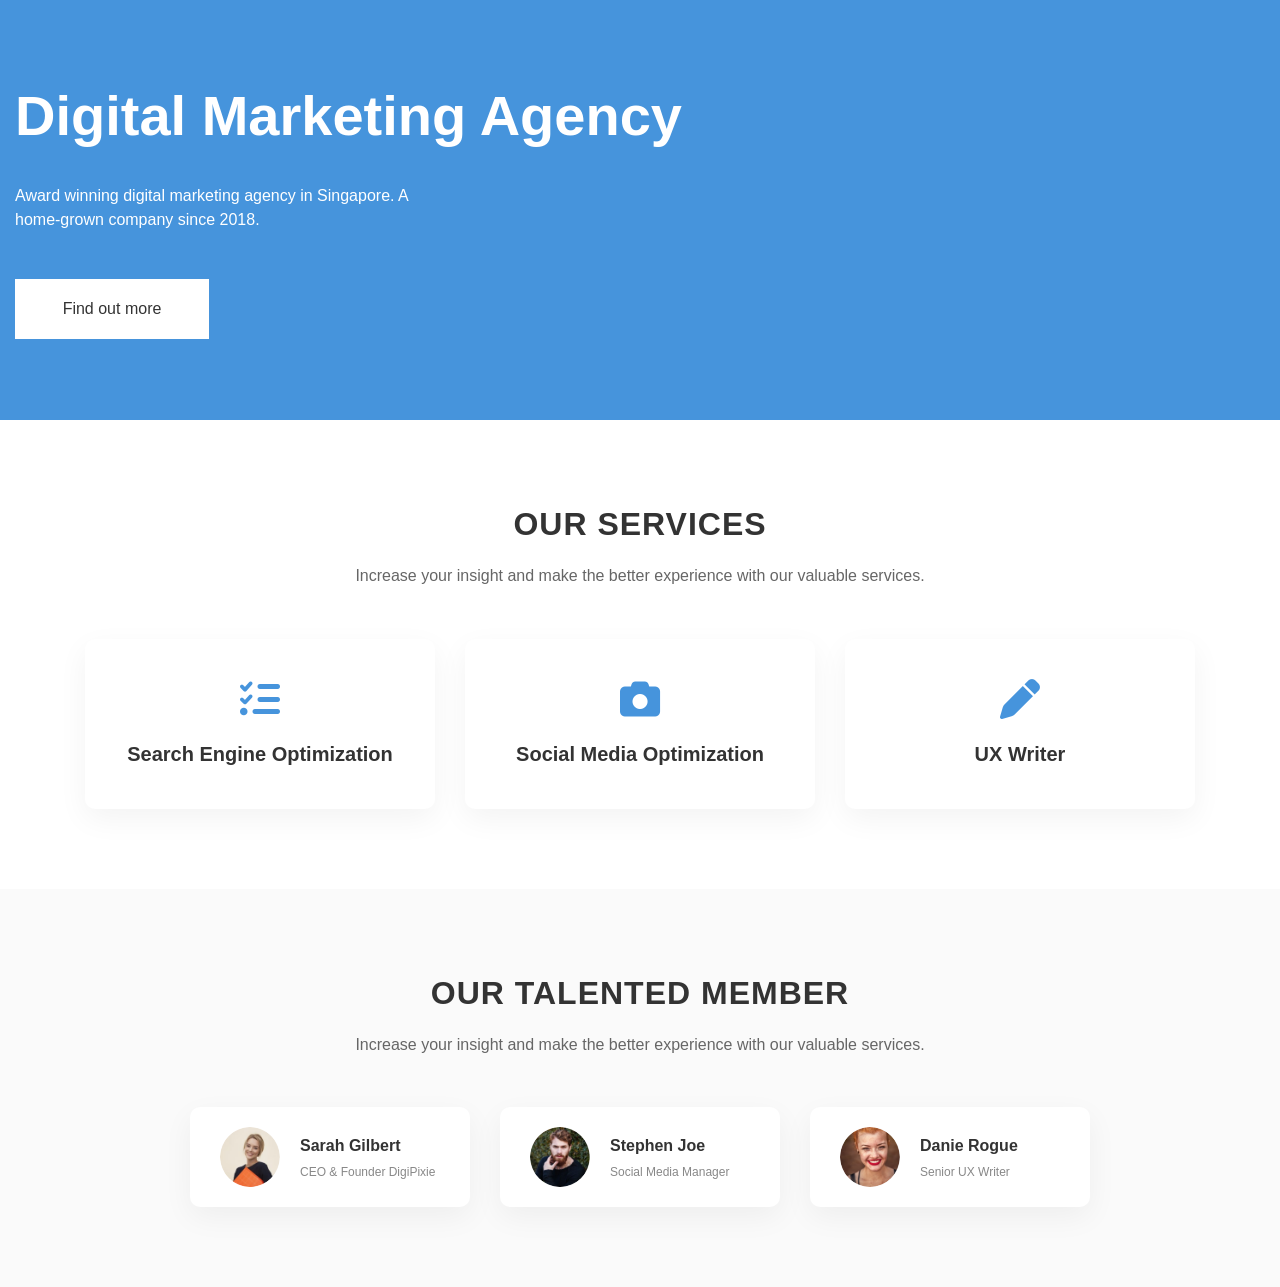
==== пр4/index.html @ ae5088a5 "Add files via upload" ====
<!DOCTYPE html>
<html lang="en">
<head>
    <meta charset="UTF-8">
    <meta name="viewport" content="width=device-width, initial-scale=1.0">
    <title>Digital</title>
    <link rel="stylesheet" href="css/style.css">
    <!-- Подключаем FontAwesome -->
    <link rel="stylesheet" href="https://cdnjs.cloudflare.com/ajax/libs/font-awesome/6.4.0/css/all.min.css">
</head>
<body>
    <header>
        <div class="container">
            <h1 class="header_title">Digital Marketing Agency</h1>
            <p class="header_text">Award winning digital marketing agency in Singapore. A home-grown company since 2018.</p>
            <button class="header_button">Find out more</button>
        </div>
    </header>

    <!-- Секция Услуг -->
    <section class="services">
        <div class="container">
            <div class="block">
                <h2 class="block_title">OUR SERVICES</h2>
                <p class="block_text">Increase your insight and make the better experience with our valuable services.</p>
            </div>
            <div class="services_items">
                <div class="services_item">
                    <i class="fa-solid fa-list-check services_icon"></i>
                    <h3 class="services_title">Search Engine Optimization</h3>
                </div>
                <div class="services_item">
                    <i class="fa-solid fa-camera services_icon"></i>
                    <h3 class="services_title">Social Media Optimization</h3>
                </div>
                <div class="services_item">
                    <i class="fa-solid fa-pen services_icon"></i>
                    <h3 class="services_title">UX Writer</h3>
                </div>
            </div>
        </div>
    </section>

    <!-- НОВАЯ Секция Команды -->
    <section class="team">
        <div class="container">
            <div class="block">
                <h2 class="block_title">OUR TALENTED MEMBER</h2>
                <p class="block_text">Increase your insight and make the better experience with our valuable services.</p>
            </div>
            <div class="team_items">
                <!-- Карточка 1 -->
                <div class="team_item">
                    <img src="img/avatar1.png" alt="Sarah Gilbert" class="team_avatar">
                    <div class="team_info">
                        <h3 class="team_name">Sarah Gilbert</h3>
                        <p class="team_role">CEO & Founder DigiPixie</p>
                    </div>
                </div>
                <!-- Карточка 2 -->
                <div class="team_item">
                    <img src="img/avatar2.png" alt="Stephen Joe" class="team_avatar">
                    <div class="team_info">
                        <h3 class="team_name">Stephen Joe</h3>
                        <p class="team_role">Social Media Manager</p>
                    </div>
                </div>
                <!-- Карточка 3 -->
                <div class="team_item">
                    <img src="img/avatar3.png" alt="Danie Rogue" class="team_avatar">
                    <div class="team_info">
                        <h3 class="team_name">Danie Rogue</h3>
                        <p class="team_role">Senior UX Writer</p>
                    </div>
                </div>
            </div>
        </div>
    </section>

</body>
</html>
---- пр4/css/style.css ----
html {
    box-sizing: border-box;
}

*, *::before, *::after {
    box-sizing: inherit;
}

body {
    margin: 0;
    font-family: 'Montserrat', sans-serif;
    color: #333;
    line-height: 1.5;
}

.container {
    max-width: 1440px; 
    margin: 0 auto;
    padding: 0 15px;
}

header {
    background-color: #4694DC;
    min-height: 420px;
    padding: 82px 0 0;
    color: #FFF;
}

.header_title {
    font-size: 56px;
    font-weight: 600;
    margin-top: 0;
    margin-bottom: 35px;
    line-height: 1.2;
}

.header_text {
    font-size: 16px;
    font-weight: 400;
    max-width: 437px;
    line-height: 24px;
    margin-bottom: 47px;
}

.header_button {
    border: none;
    width: 194px;
    height: 60px;
    font-size: 16px;
    font-weight: 400;
    font-family: 'Montserrat', sans-serif;
    background-color: #fff;
    color: #333;
    cursor: pointer;
    transition: background-color 0.3s ease, transform 0.2s ease;
}

.header_button:hover {
    background-color: #f0f0f0;
    transform: translateY(-2px);
}

/* =================SERVICES================= */
.services {
    padding: 80px 0;
    text-align: center;
}

.block_title {
    font-size: 32px;
    font-weight: 600;
    margin-top: 0;
    margin-bottom: 15px;
    color: #333;
    text-transform: uppercase;
    letter-spacing: 1px;
}

.block_text {
    font-size: 16px;
    color: #666;
    max-width: 600px;
    margin: 0 auto 50px;
    line-height: 1.6;
}

.services_items {
    display: flex;
    justify-content: center;
    gap: 30px;
    flex-wrap: wrap;
}

.services_item {
    background: #fff;
    padding: 40px 20px;
    border-radius: 10px;
    box-shadow: 0 10px 30px rgba(0, 0, 0, 0.05);
    flex: 1;
    min-width: 280px;
    max-width: 350px;
    transition: transform 0.3s ease, box-shadow 0.3s ease;
}

.services_item:hover {
    transform: translateY(-10px);
    box-shadow: 0 15px 40px rgba(0, 0, 0, 0.1);
}

.services_icon {
    font-size: 40px;
    color: #4694DC;
    margin-bottom: 20px;
    display: inline-block;
}

.services_title {
    font-size: 20px;
    font-weight: 600;
    color: #333;
    margin: 0;
}

/* =================TEAM================= */
.team {
    padding: 80px 0;
    text-align: center;
    background-color: #fafafa;
}

.team_items {
    display: flex;
    justify-content: center;
    gap: 30px;
    flex-wrap: wrap;
    margin-top: 50px;
}

.team_item {
    display: flex;
    align-items: center;
    background: #fff;
    padding: 20px 30px;
    border-radius: 10px;
    box-shadow: 0 10px 30px rgba(0, 0, 0, 0.05);
    min-width: 280px;
    transition: transform 0.3s ease, box-shadow 0.3s ease;
}

.team_item:hover {
    transform: translateY(-5px);
    box-shadow: 0 15px 40px rgba(0, 0, 0, 0.1);
}

.team_avatar {
    width: 60px;
    height: 60px;
    border-radius: 50%;
    object-fit: cover;
    margin-right: 20px;
}

.team_info {
    text-align: left;
}

.team_name {
    font-size: 16px;
    font-weight: 600;
    color: #333;
    margin: 0 0 5px 0;
}

.team_role {
    font-size: 12px;
    color: #888;
    margin: 0;
}


/* =================МОБИЛЬНАЯ ВЕРСИЯ================= */
@media screen and (max-width: 768px) {
    header {
        padding: 60px 20px 40px;
        text-align: center;
    }
    
    .header_text {
        margin: 0 auto 30px;
    }

    .services_items,
    .team_items {
        flex-direction: column;
        align-items: center;
    }

    .team_item {
        width: 100%;
        max-width: 350px;
    }
}
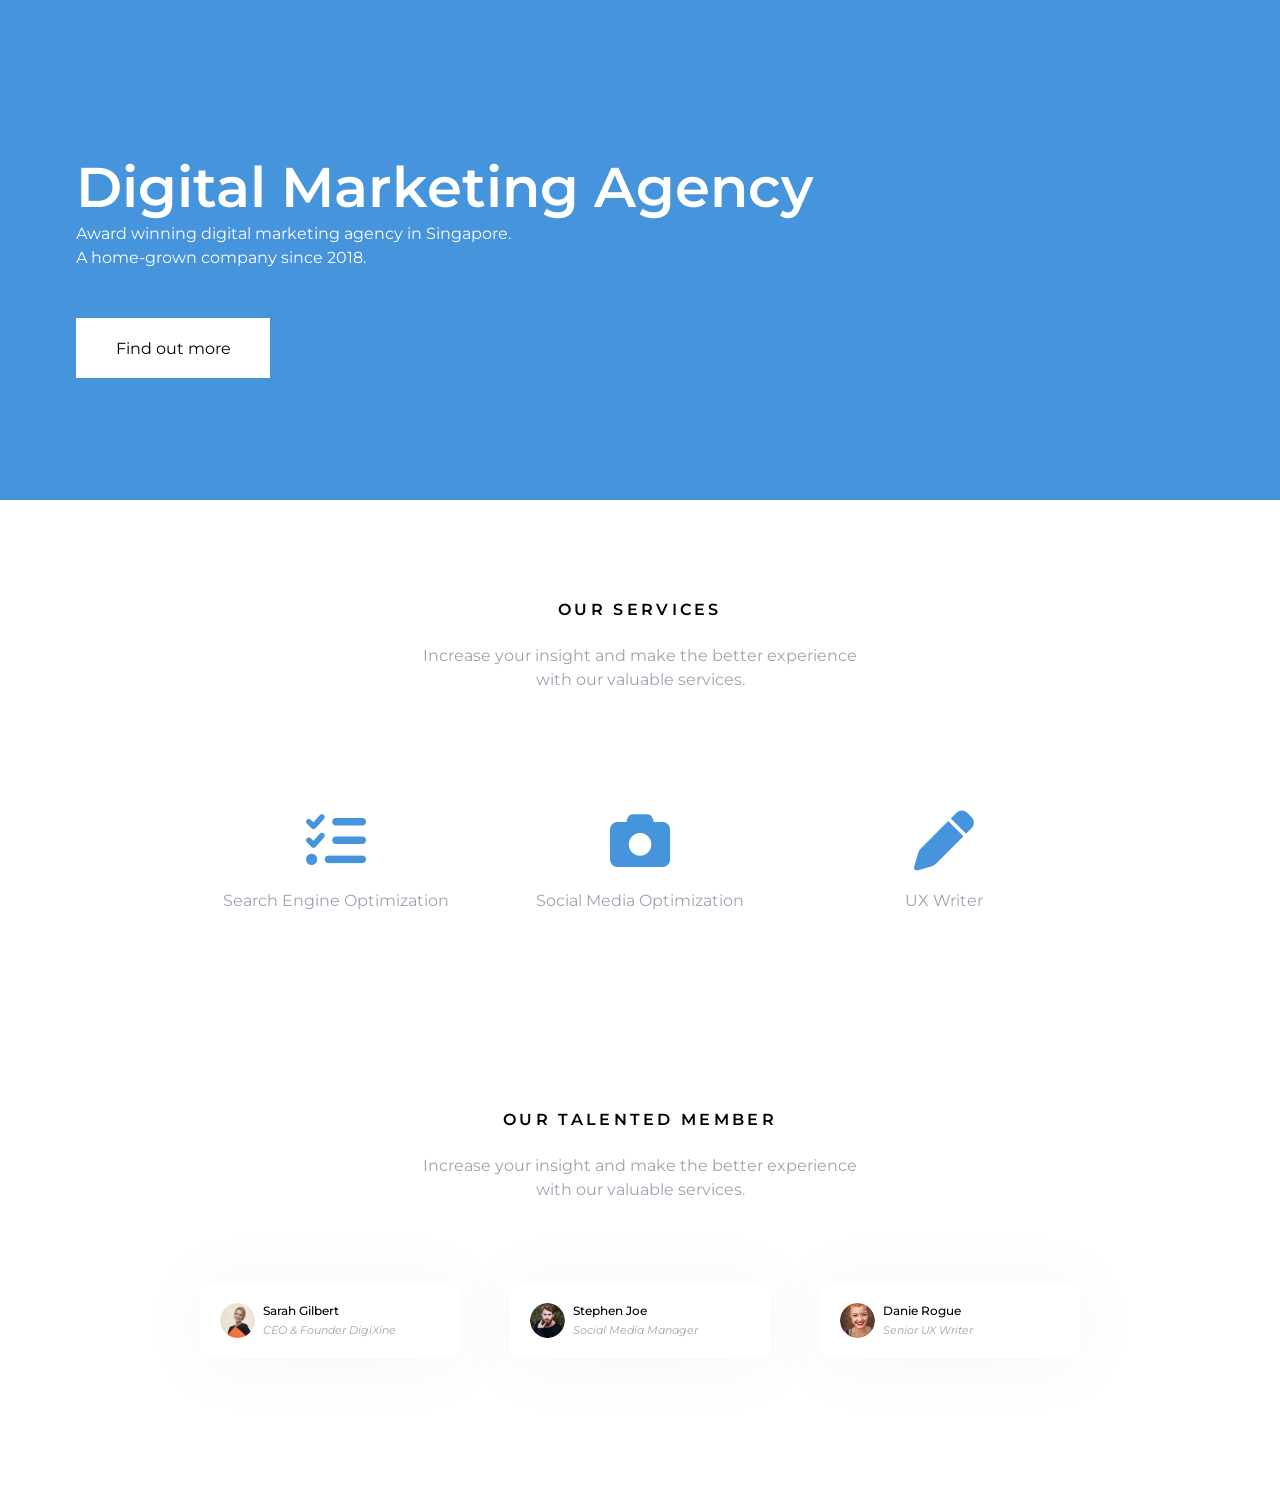
==== commit a82cdee7: "Add files via upload" ====
--- a/пр4/index.html
+++ b/пр4/index.html
@@ -4,35 +4,49 @@
     <meta charset="UTF-8">
     <meta name="viewport" content="width=device-width, initial-scale=1.0">
     <title>Digital</title>
+
+    <link rel="preconnect" href="https://fonts.googleapis.com">
+    <link rel="preconnect" href="https://fonts.gstatic.com" crossorigin>
+    <link href="https://fonts.googleapis.com/css2?family=Montserrat:ital,wght@0,400;0,500;0,600;1,400&display=swap" rel="stylesheet">
+
     <link rel="stylesheet" href="css/style.css">
-    <!-- Подключаем FontAwesome -->
     <link rel="stylesheet" href="https://cdnjs.cloudflare.com/ajax/libs/font-awesome/6.4.0/css/all.min.css">
+    <link rel="stylesheet" href="https://cdnjs.cloudflare.com/ajax/libs/animate.css/4.1.1/animate.min.css">
+
+    <script>document.documentElement.classList.add('js');</script>
 </head>
 <body>
+
     <header>
         <div class="container">
             <h1 class="header_title">Digital Marketing Agency</h1>
-            <p class="header_text">Award winning digital marketing agency in Singapore. A home-grown company since 2018.</p>
+            <p class="header_text">
+                Award winning digital marketing agency in Singapore.<br>
+                A home-grown company since 2018.
+            </p>
             <button class="header_button">Find out more</button>
         </div>
     </header>
 
-    <!-- Секция Услуг -->
+
     <section class="services">
         <div class="container">
             <div class="block">
                 <h2 class="block_title">OUR SERVICES</h2>
                 <p class="block_text">Increase your insight and make the better experience with our valuable services.</p>
             </div>
+
             <div class="services_items">
                 <div class="services_item">
                     <i class="fa-solid fa-list-check services_icon"></i>
                     <h3 class="services_title">Search Engine Optimization</h3>
                 </div>
+
                 <div class="services_item">
                     <i class="fa-solid fa-camera services_icon"></i>
                     <h3 class="services_title">Social Media Optimization</h3>
                 </div>
+
                 <div class="services_item">
                     <i class="fa-solid fa-pen services_icon"></i>
                     <h3 class="services_title">UX Writer</h3>
@@ -41,32 +55,32 @@
         </div>
     </section>
 
-    <!-- НОВАЯ Секция Команды -->
+
     <section class="team">
         <div class="container">
             <div class="block">
                 <h2 class="block_title">OUR TALENTED MEMBER</h2>
                 <p class="block_text">Increase your insight and make the better experience with our valuable services.</p>
             </div>
+
             <div class="team_items">
-                <!-- Карточка 1 -->
-                <div class="team_item">
+                <div class="team_item reveal" data-animate="animate__fadeInUp" data-delay="0.1s">
                     <img src="img/avatar1.png" alt="Sarah Gilbert" class="team_avatar">
                     <div class="team_info">
                         <h3 class="team_name">Sarah Gilbert</h3>
-                        <p class="team_role">CEO & Founder DigiPixie</p>
+                        <p class="team_role">CEO &amp; Founder DigiXine</p>
                     </div>
                 </div>
-                <!-- Карточка 2 -->
-                <div class="team_item">
+
+                <div class="team_item reveal" data-animate="animate__fadeInUp" data-delay="0.2s">
                     <img src="img/avatar2.png" alt="Stephen Joe" class="team_avatar">
                     <div class="team_info">
                         <h3 class="team_name">Stephen Joe</h3>
                         <p class="team_role">Social Media Manager</p>
                     </div>
                 </div>
-                <!-- Карточка 3 -->
-                <div class="team_item">
+
+                <div class="team_item reveal" data-animate="animate__fadeInUp" data-delay="0.3s">
                     <img src="img/avatar3.png" alt="Danie Rogue" class="team_avatar">
                     <div class="team_info">
                         <h3 class="team_name">Danie Rogue</h3>
@@ -77,5 +91,6 @@
         </div>
     </section>
 
+    <script src="js/script.js"></script>
 </body>
 </html>
--- a/пр4/css/style.css
+++ b/пр4/css/style.css
@@ -1,192 +1,337 @@
+
 html {
     box-sizing: border-box;
 }
 
-*, *::before, *::after {
+*,
+*::before,
+*::after {
     box-sizing: inherit;
 }
 
 body {
     margin: 0;
     font-family: 'Montserrat', sans-serif;
-    color: #333;
+    font-size: 16px;
     line-height: 1.5;
+    color: #000;
+    background-color: #fff;
+    -webkit-font-smoothing: antialiased;
+    -moz-osx-font-smoothing: grayscale;
 }
 
 .container {
-    max-width: 1440px; 
+    max-width: 1168px;
     margin: 0 auto;
-    padding: 0 15px;
-}
+    padding: 0 20px;
+}
+
 
 header {
     background-color: #4694DC;
-    min-height: 420px;
-    padding: 82px 0 0;
-    color: #FFF;
+    height: 500px;
+    padding-top: 154px;
+    color: #fff;
 }
 
 .header_title {
     font-size: 56px;
     font-weight: 600;
-    margin-top: 0;
-    margin-bottom: 35px;
     line-height: 1.2;
+    margin: 0;
 }
 
 .header_text {
     font-size: 16px;
     font-weight: 400;
-    max-width: 437px;
     line-height: 24px;
-    margin-bottom: 47px;
-}
+    margin: 1px 0 0;
+}
+
 
 .header_button {
-    border: none;
+    position: relative;        
+    overflow: hidden;            
+    display: block;
     width: 194px;
     height: 60px;
-    font-size: 16px;
-    font-weight: 400;
-    font-family: 'Montserrat', sans-serif;
+    margin-top: 48px;
+    padding: 0;
+    font-family: inherit;
+    font-size: 16px;
+    font-weight: 400;
+    color: #000;
     background-color: #fff;
-    color: #333;
+    border: none;
+    border-radius: 0;
     cursor: pointer;
-    transition: background-color 0.3s ease, transform 0.2s ease;
+    transition:
+        background-color 0.3s ease,
+        transform 0.25s ease,
+        box-shadow 0.3s ease;
+}
+
+/* Блик при наведении */
+.header_button::after {
+    content: '';
+    position: absolute;
+    top: 0;
+    left: -100%;
+    width: 100%;
+    height: 100%;
+    background: linear-gradient(
+        90deg,
+        transparent,
+        rgba(70, 148, 220, 0.35),
+        transparent
+    );
+    transition: left 0.5s ease;
+   
+}
+
+.header_button:hover::after {
+    left: 100%;
 }
 
 .header_button:hover {
     background-color: #f0f0f0;
-    transform: translateY(-2px);
-}
-
-/* =================SERVICES================= */
+    transform: translateY(-3px);
+    box-shadow: 0 10px 25px rgba(70, 148, 220, 0.4);
+    animation: pulse 1.5s infinite;  
+}
+
+.header_button:active {
+    transform: translateY(-1px) scale(0.98);
+    animation: none;
+}
+
+@keyframes pulse {
+    0%   { box-shadow: 0 0 0 0    rgba(70, 148, 220, 0.6); }
+    70%  { box-shadow: 0 0 0 15px rgba(70, 148, 220, 0);   }
+    100% { box-shadow: 0 0 0 0    rgba(70, 148, 220, 0);   }
+}
+
+
+.block {
+    max-width: 465px;
+    margin: 0 auto;
+    text-align: center;
+}
+
+.block_title {
+    font-size: 16px;
+    font-weight: 600;
+    line-height: 1.2;
+    letter-spacing: 3.3px;
+    margin: 0;
+    color: #000;
+}
+
+.block_text {
+    font-size: 16px;
+    font-weight: 400;
+    line-height: 24px;
+    color: #9CA3AF;
+    margin: 25px 0 0;
+}
+
+
 .services {
-    padding: 80px 0;
+    padding-top: 100px;
+}
+
+.services_items {
+    display: flex;
+    justify-content: center;
+    gap: 24px;
+    margin-top: 79px;
+}
+
+.services_item {
+    position: relative;         
+    overflow: hidden;           
+    width: 280px;
+    height: 179px;
+    background-color: #fff;
+    border-radius: 8px;
+    padding-top: 40px;
+    display: flex;
+    flex-direction: column;
+    align-items: center;
     text-align: center;
-}
-
-.block_title {
-    font-size: 32px;
-    font-weight: 600;
-    margin-top: 0;
-    margin-bottom: 15px;
-    color: #333;
-    text-transform: uppercase;
-    letter-spacing: 1px;
-}
-
-.block_text {
-    font-size: 16px;
-    color: #666;
-    max-width: 600px;
-    margin: 0 auto 50px;
-    line-height: 1.6;
-}
-
-.services_items {
-    display: flex;
-    justify-content: center;
-    gap: 30px;
-    flex-wrap: wrap;
-}
-
-.services_item {
-    background: #fff;
-    padding: 40px 20px;
-    border-radius: 10px;
-    box-shadow: 0 10px 30px rgba(0, 0, 0, 0.05);
-    flex: 1;
-    min-width: 280px;
-    max-width: 350px;
+    cursor: pointer;
     transition: transform 0.3s ease, box-shadow 0.3s ease;
+}
+
+/* Блик */
+.services_item::after {
+    content: '';
+    position: absolute;
+    top: 0;
+    left: -100%;
+    width: 100%;
+    height: 100%;
+    background: linear-gradient(
+        90deg,
+        transparent,
+        rgba(70, 148, 220, 0.2),
+        transparent
+    );
+    transition: left 0.6s ease;
+    pointer-events: none;
+}
+
+.services_item:hover::after {
+    left: 100%;
 }
 
 .services_item:hover {
     transform: translateY(-10px);
-    box-shadow: 0 15px 40px rgba(0, 0, 0, 0.1);
+    box-shadow: 0 20px 45px rgba(70, 148, 220, 0.35);
 }
 
 .services_icon {
-    font-size: 40px;
+    font-size: 60px;
+    line-height: 1;
     color: #4694DC;
-    margin-bottom: 20px;
     display: inline-block;
+    transition: transform 0.3s ease;
+}
+
+.services_item:hover .services_icon {
+    transform: translateY(-5px) rotate(-8deg);
 }
 
 .services_title {
-    font-size: 20px;
-    font-weight: 600;
-    color: #333;
-    margin: 0;
-}
-
-/* =================TEAM================= */
+    font-size: 16px;
+    font-weight: 400;
+    line-height: 1.2;
+    color: #9CA3AF;
+    margin: 20px 0 0;
+    max-width: 240px;
+}
+
 .team {
-    padding: 80px 0;
-    text-align: center;
-    background-color: #fafafa;
+    padding-top: 160px;
+    padding-bottom: 142px;
 }
 
 .team_items {
     display: flex;
     justify-content: center;
-    gap: 30px;
-    flex-wrap: wrap;
-    margin-top: 50px;
+    gap: 50px;
+    margin-top: 80px;
 }
 
 .team_item {
+    position: relative;        
+    overflow: hidden;          
+    width: 260px;
+    height: 76px;
+    background-color: #fff;
+    border-radius: 11px;
+    box-shadow: 0 4px 70px rgba(91, 93, 99, 0.06);
     display: flex;
     align-items: center;
-    background: #fff;
-    padding: 20px 30px;
-    border-radius: 10px;
-    box-shadow: 0 10px 30px rgba(0, 0, 0, 0.05);
-    min-width: 280px;
+    padding-left: 20px;
+    gap: 8px;
+    cursor: pointer;
     transition: transform 0.3s ease, box-shadow 0.3s ease;
+}
+
+/* Блик */
+.team_item::after {
+    content: '';
+    position: absolute;
+    top: 0;
+    left: -100%;
+    width: 100%;
+    height: 100%;
+    background: linear-gradient(
+        90deg,
+        transparent,
+        rgba(70, 148, 220, 0.2),
+        transparent
+    );
+    transition: left 0.6s ease;
+    pointer-events: none;
+}
+
+.team_item:hover::after {
+    left: 100%;
 }
 
 .team_item:hover {
     transform: translateY(-5px);
-    box-shadow: 0 15px 40px rgba(0, 0, 0, 0.1);
+    box-shadow: 0 20px 40px rgba(70, 148, 220, 0.35);
 }
 
 .team_avatar {
-    width: 60px;
-    height: 60px;
+    width: 35px;
+    height: 35px;
     border-radius: 50%;
     object-fit: cover;
-    margin-right: 20px;
+    flex-shrink: 0;
+    transition: transform 0.35s ease, box-shadow 0.35s ease;
+}
+
+.team_item:hover .team_avatar {
+    transform: scale(1.15);
+    box-shadow: 0 0 0 3px rgba(70, 148, 220, 0.4);
 }
 
 .team_info {
+    display: flex;
+    flex-direction: column;
     text-align: left;
 }
 
 .team_name {
-    font-size: 16px;
-    font-weight: 600;
-    color: #333;
-    margin: 0 0 5px 0;
+    font-size: 12px;
+    font-weight: 500;
+    line-height: 1;
+    margin: 0;
+    color: #000;
 }
 
 .team_role {
-    font-size: 12px;
-    color: #888;
-    margin: 0;
-}
-
-
-/* =================МОБИЛЬНАЯ ВЕРСИЯ================= */
+    font-size: 11px;
+    font-weight: 400;
+    font-style: italic;
+    line-height: 1;
+    margin: 8px 0 0;
+    color: #9CA3AF;
+}
+
+
+.js .reveal {
+    opacity: 0;
+}
+
+
+@media screen and (max-width: 992px) {
+    .services_items,
+    .team_items {
+        flex-wrap: wrap;
+    }
+}
+
 @media screen and (max-width: 768px) {
     header {
-        padding: 60px 20px 40px;
-        text-align: center;
-    }
-    
-    .header_text {
-        margin: 0 auto 30px;
+        height: auto;
+        padding: 60px 0;
+    }
+
+    .header_title {
+        font-size: 36px;
+    }
+
+    .services {
+        padding-top: 60px;
+    }
+
+    .team {
+        padding: 80px 0;
     }
 
     .services_items,
@@ -195,8 +340,13 @@
         align-items: center;
     }
 
+    .services_item {
+        width: 100%;
+        max-width: 280px;
+    }
+
     .team_item {
         width: 100%;
-        max-width: 350px;
+        max-width: 260px;
     }
 }
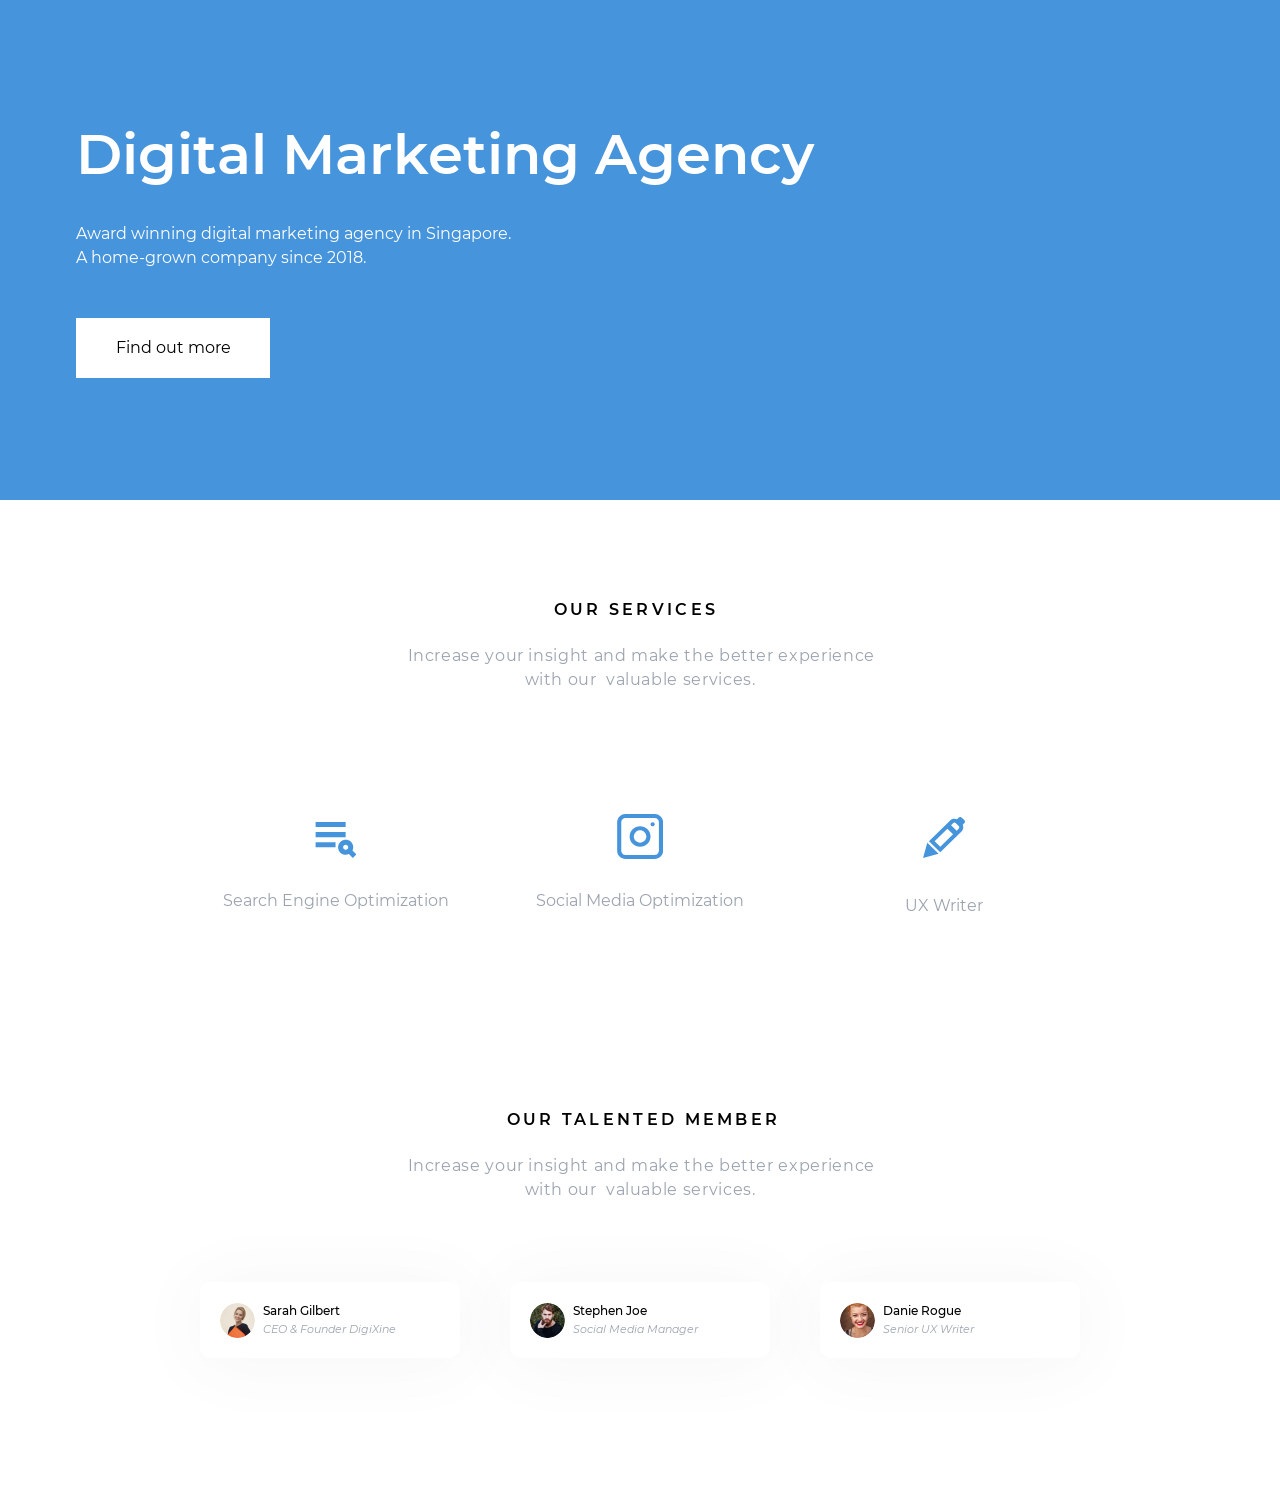
==== commit 94d3f313: "Add files via upload" ====
--- a/пр4/index.html
+++ b/пр4/index.html
@@ -5,12 +5,8 @@
     <meta name="viewport" content="width=device-width, initial-scale=1.0">
     <title>Digital</title>
 
-    <link rel="preconnect" href="https://fonts.googleapis.com">
-    <link rel="preconnect" href="https://fonts.gstatic.com" crossorigin>
-    <link href="https://fonts.googleapis.com/css2?family=Montserrat:ital,wght@0,400;0,500;0,600;1,400&display=swap" rel="stylesheet">
-
+    <link rel="stylesheet" href="css/font.css">
     <link rel="stylesheet" href="css/style.css">
-    <link rel="stylesheet" href="https://cdnjs.cloudflare.com/ajax/libs/font-awesome/6.4.0/css/all.min.css">
     <link rel="stylesheet" href="https://cdnjs.cloudflare.com/ajax/libs/animate.css/4.1.1/animate.min.css">
 
     <script>document.documentElement.classList.add('js');</script>
@@ -28,39 +24,43 @@
         </div>
     </header>
 
-
     <section class="services">
         <div class="container">
             <div class="block">
                 <h2 class="block_title">OUR SERVICES</h2>
-                <p class="block_text">Increase your insight and make the better experience with our valuable services.</p>
+                <p class="block_text">Increase your insight and make the better experience<br>with our&nbsp; valuable services.</p>
             </div>
 
             <div class="services_items">
                 <div class="services_item">
-                    <i class="fa-solid fa-list-check services_icon"></i>
+                    <div class="services_icon">
+                        <img src="img/img1.svg" alt="">
+                    </div>
                     <h3 class="services_title">Search Engine Optimization</h3>
                 </div>
 
                 <div class="services_item">
-                    <i class="fa-solid fa-camera services_icon"></i>
+                    <div class="services_icon">
+                        <img src="img/img3.svg" alt="">
+                    </div>
                     <h3 class="services_title">Social Media Optimization</h3>
                 </div>
 
                 <div class="services_item">
-                    <i class="fa-solid fa-pen services_icon"></i>
+                    <div class="services_icon">
+                        <img src="img/img2.svg" alt="">
+                    </div>
                     <h3 class="services_title">UX Writer</h3>
                 </div>
             </div>
         </div>
     </section>
 
-
     <section class="team">
         <div class="container">
             <div class="block">
                 <h2 class="block_title">OUR TALENTED MEMBER</h2>
-                <p class="block_text">Increase your insight and make the better experience with our valuable services.</p>
+                <p class="block_text">Increase your insight and make the better experience<br>with our&nbsp; valuable services.</p>
             </div>
 
             <div class="team_items">
--- a/пр4/css/font.css
+++ b/пр4/css/font.css
@@ -0,0 +1,27 @@
+@font-face {
+    font-family: 'Montserrat-SemiBold';
+    font-style: normal;
+    font-weight: 600;
+    src: url('../font/Montserrat-SemiBold_1.ttf') format('truetype');
+}
+
+@font-face {
+    font-family: 'Montserrat-Regular';
+    font-style: normal;
+    font-weight: 400;
+    src: url('../font/Montserrat-Regular_1.ttf') format('truetype');
+}
+
+@font-face {
+    font-family: 'Montserrat-Italic';
+    font-style: normal;
+    font-weight: 400;
+    src: url('../font/Montserrat-Italic_1.ttf') format('truetype');
+}
+
+@font-face {
+    font-family: 'Montserrat-Medium';
+    font-style: normal;
+    font-weight: 500;
+    src: url('../font/Montserrat-Medium_1.ttf') format('truetype');
+}
--- a/пр4/css/style.css
+++ b/пр4/css/style.css
@@ -1,4 +1,4 @@
-
+/* ===== БАЗА ===== */
 html {
     box-sizing: border-box;
 }
@@ -11,8 +11,9 @@
 
 body {
     margin: 0;
-    font-family: 'Montserrat', sans-serif;
-    font-size: 16px;
+    font-family: 'Montserrat-Regular', sans-serif;
+    font-size: 16px;
+    font-weight: 400;
     line-height: 1.5;
     color: #000;
     background-color: #fff;
@@ -21,45 +22,50 @@
 }
 
 .container {
-    max-width: 1168px;
+    max-width: 1128px;
     margin: 0 auto;
-    padding: 0 20px;
-}
-
-
+    padding: 0;
+}
+
+/* ===== HEADER ===== */
 header {
     background-color: #4694DC;
     height: 500px;
-    padding-top: 154px;
+    padding-top: 120px;
     color: #fff;
 }
 
 .header_title {
+    font-family: 'Montserrat-SemiBold', sans-serif;
     font-size: 56px;
     font-weight: 600;
-    line-height: 1.2;
-    margin: 0;
+    line-height: 68px;
+    margin: 0 0 34px;
+    color: #fff;
 }
 
 .header_text {
+    font-family: 'Montserrat-Regular', sans-serif;
     font-size: 16px;
     font-weight: 400;
     line-height: 24px;
-    margin: 1px 0 0;
-}
-
+    margin: 0;
+    color: #fff;
+}
 
 .header_button {
-    position: relative;        
-    overflow: hidden;            
+    position: relative;
+    overflow: hidden;
     display: block;
     width: 194px;
     height: 60px;
     margin-top: 48px;
     padding: 0;
-    font-family: inherit;
-    font-size: 16px;
-    font-weight: 400;
+    font-family: 'Montserrat-Regular', sans-serif;
+    font-size: 16px;
+    font-weight: 400;
+    line-height: 60px;
+    text-align: center;
     color: #000;
     background-color: #fff;
     border: none;
@@ -71,7 +77,6 @@
         box-shadow 0.3s ease;
 }
 
-/* Блик при наведении */
 .header_button::after {
     content: '';
     position: absolute;
@@ -86,7 +91,7 @@
         transparent
     );
     transition: left 0.5s ease;
-   
+    pointer-events: none;
 }
 
 .header_button:hover::after {
@@ -97,7 +102,7 @@
     background-color: #f0f0f0;
     transform: translateY(-3px);
     box-shadow: 0 10px 25px rgba(70, 148, 220, 0.4);
-    animation: pulse 1.5s infinite;  
+    animation: pulse 1.5s infinite;
 }
 
 .header_button:active {
@@ -111,7 +116,7 @@
     100% { box-shadow: 0 0 0 0    rgba(70, 148, 220, 0);   }
 }
 
-
+/* ===== ОБЩИЙ БЛОК ЗАГОЛОВКА ===== */
 .block {
     max-width: 465px;
     margin: 0 auto;
@@ -119,23 +124,43 @@
 }
 
 .block_title {
+    font-family: 'Montserrat-SemiBold', sans-serif;
     font-size: 16px;
     font-weight: 600;
-    line-height: 1.2;
+    line-height: 20px;
     letter-spacing: 3.3px;
     margin: 0;
     color: #000;
-}
+    text-align: center;
+}
+
+/* заголовки как в Pixso: фиксированная рамка, выравнивание влево */
+/* заголовки как в Pixso */
+.services .block_title,
+.team .block_title {
+    width: max-content;
+    margin: 0 auto;
+    white-space: nowrap;
+    text-align: left;
+    position: relative;
+}
+
+.services .block_title { left: -4px; }
+.team .block_title     { left: 3.5px; }
 
 .block_text {
+    font-family: 'Montserrat-Regular', sans-serif;
     font-size: 16px;
     font-weight: 400;
     line-height: 24px;
+    letter-spacing: 0.04em;
     color: #9CA3AF;
-    margin: 25px 0 0;
-}
-
-
+    margin: 24px 0 0;
+    text-align: center;
+    white-space: nowrap;
+}
+
+/* ===== SERVICES ===== */
 .services {
     padding-top: 100px;
 }
@@ -148,22 +173,16 @@
 }
 
 .services_item {
-    position: relative;         
-    overflow: hidden;           
+    position: relative;
+    overflow: hidden;
     width: 280px;
-    height: 179px;
-    background-color: #fff;
+    height: 178.56px;
+    background: transparent;
     border-radius: 8px;
-    padding-top: 40px;
-    display: flex;
-    flex-direction: column;
-    align-items: center;
-    text-align: center;
-    cursor: pointer;
-    transition: transform 0.3s ease, box-shadow 0.3s ease;
-}
-
-/* Блик */
+    box-shadow: none;
+    transition: transform 0.3s ease;
+}
+
 .services_item::after {
     content: '';
     position: absolute;
@@ -187,32 +206,58 @@
 
 .services_item:hover {
     transform: translateY(-10px);
-    box-shadow: 0 20px 45px rgba(70, 148, 220, 0.35);
 }
 
 .services_icon {
-    font-size: 60px;
-    line-height: 1;
-    color: #4694DC;
-    display: inline-block;
+    position: absolute;
+    left: 50%;
+    transform: translateX(-50%);
     transition: transform 0.3s ease;
 }
 
+.services_icon img {
+    display: block;
+    max-width: none;
+}
+
+/* размеры и top иконок из Pixso */
+.services_item:nth-child(1) .services_icon { top: 50.99px; }
+.services_item:nth-child(1) .services_icon img { width: 41.28px; height: 35.91px; }
+
+.services_item:nth-child(2) .services_icon { top: 42.74px; }
+.services_item:nth-child(2) .services_icon img { width: 45.83px; height: 45.47px; }
+
+.services_item:nth-child(3) .services_icon { top: 45.63px; }
+.services_item:nth-child(3) .services_icon img { width: 41.94px; height: 41.57px; }
+
 .services_item:hover .services_icon {
-    transform: translateY(-5px) rotate(-8deg);
+    transform: translateX(-50%) translateY(-5px) rotate(-8deg);
 }
 
 .services_title {
-    font-size: 16px;
-    font-weight: 400;
-    line-height: 1.2;
+    position: absolute;
+    left: 0;
+    right: 0;
+    top: 120px;
+    padding: 0 20px;
+    font-family: 'Montserrat-Regular', sans-serif;
+    font-size: 16px;
+    font-weight: 400;
+    line-height: 20px;
+    letter-spacing: 0;
     color: #9CA3AF;
-    margin: 20px 0 0;
-    max-width: 240px;
-}
-
+    margin: 0;
+    text-align: center;
+    white-space: nowrap;
+}
+
+.services_item:nth-child(3) .services_title {
+    top: 125px;
+}
+
+/* ===== TEAM ===== */
 .team {
-    padding-top: 160px;
+    padding-top: 160.44px;
     padding-bottom: 142px;
 }
 
@@ -224,22 +269,17 @@
 }
 
 .team_item {
-    position: relative;        
-    overflow: hidden;          
+    position: relative;
+    overflow: hidden;
     width: 260px;
     height: 76px;
     background-color: #fff;
     border-radius: 11px;
     box-shadow: 0 4px 70px rgba(91, 93, 99, 0.06);
-    display: flex;
-    align-items: center;
-    padding-left: 20px;
-    gap: 8px;
     cursor: pointer;
     transition: transform 0.3s ease, box-shadow 0.3s ease;
 }
 
-/* Блик */
 .team_item::after {
     content: '';
     position: absolute;
@@ -267,11 +307,15 @@
 }
 
 .team_avatar {
-    width: 35px;
+    position: absolute;
+    left: 20px;
+    top: 21px;
+    display: block;
+    width: 34.88px;
     height: 35px;
+    max-width: none;
     border-radius: 50%;
     object-fit: cover;
-    flex-shrink: 0;
     transition: transform 0.35s ease, box-shadow 0.35s ease;
 }
 
@@ -281,33 +325,48 @@
 }
 
 .team_info {
-    display: flex;
-    flex-direction: column;
-    text-align: left;
+    position: static;
 }
 
 .team_name {
+    position: absolute;
+    left: 62.85px;
+    top: 20px;
+    margin: 0;
+    font-family: 'Montserrat-Medium', sans-serif;
     font-size: 12px;
     font-weight: 500;
-    line-height: 1;
-    margin: 0;
+    line-height: 18px;
+    letter-spacing: 0;
     color: #000;
+    white-space: nowrap;
 }
 
 .team_role {
+    position: absolute;
+    left: 62.85px;
+    top: 34px;
+    margin: 0;
+    font-family: 'Montserrat-Italic', sans-serif;
     font-size: 11px;
     font-weight: 400;
-    font-style: italic;
-    line-height: 1;
-    margin: 8px 0 0;
+    line-height: 26px;
+    letter-spacing: 0;
     color: #9CA3AF;
-}
-
-
+    white-space: nowrap;
+}
+
+/* ===== АНИМАЦИЯ ПОЯВЛЕНИЯ ===== */
 .js .reveal {
     opacity: 0;
 }
 
+/* ===== АДАПТИВ ===== */
+@media screen and (max-width: 1200px) {
+    .container {
+        padding: 0 20px;
+    }
+}
 
 @media screen and (max-width: 992px) {
     .services_items,
@@ -324,6 +383,20 @@
 
     .header_title {
         font-size: 36px;
+        line-height: 44px;
+        margin-bottom: 24px;
+    }
+
+    .block_text {
+        white-space: normal;
+    }
+
+      .services .block_title,
+    .team .block_title {
+        width: auto;
+        left: 0;
+        text-align: center;
+        white-space: normal;
     }
 
     .services {
